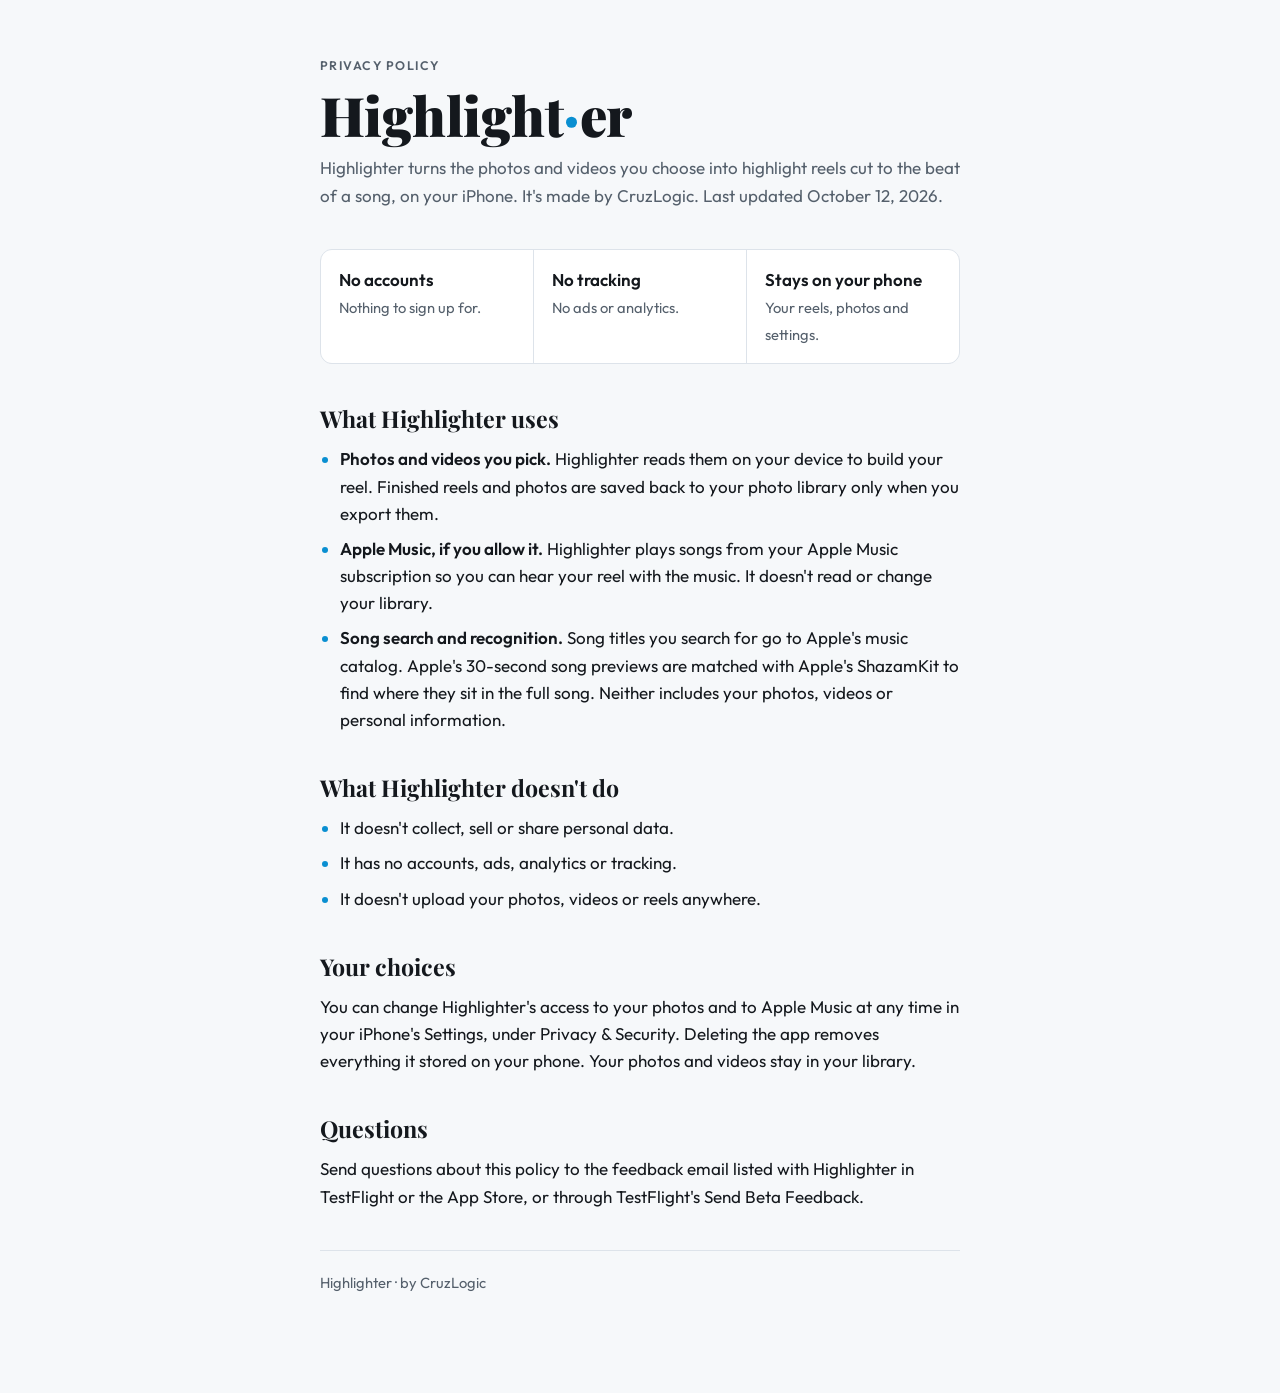
==== index.html @ 4caae024 "Highlighter privacy policy page Co-Authored-By: Claude Opus 5.5 <noreply@anthropic.com>" ====
<!doctype html>
<html lang="en">
<head>
<meta charset="utf-8">
<meta name="viewport" content="width=device-width, initial-scale=1">
<title>Highlighter</title>
<meta http-equiv="refresh" content="0; url=privacy/">
<link rel="canonical" href="privacy/">
</head>
<body>
<p><a href="privacy/">Highlighter privacy policy</a></p>
</body>
</html>
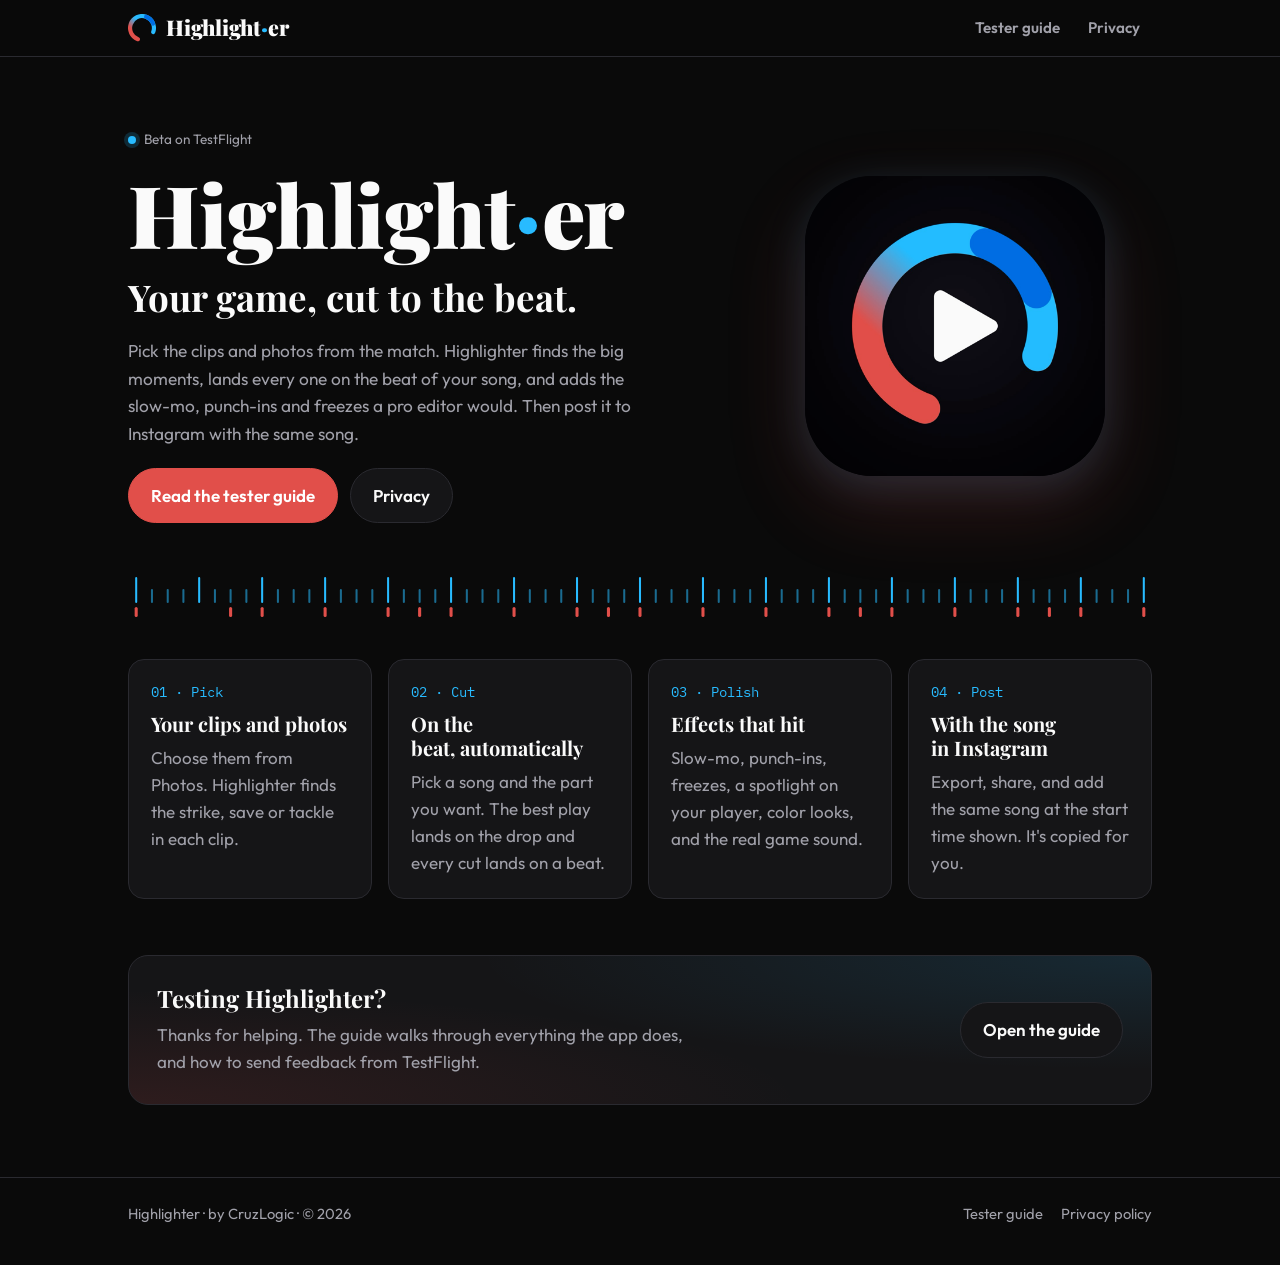
==== commit 460a0fdf: "Official site: home page, tester guide, shared look with the app Co-Authored-By: Claude Opus 5.5 <no" ====
--- a/index.html
+++ b/index.html
@@ -2,12 +2,88 @@
 <html lang="en">
 <head>
 <meta charset="utf-8">
-<meta name="viewport" content="width=device-width, initial-scale=1">
+<meta name="viewport" content="width=device-width, initial-scale=1, viewport-fit=cover">
 <title>Highlighter</title>
-<meta http-equiv="refresh" content="0; url=privacy/">
-<link rel="canonical" href="privacy/">
+<meta name="description" content="Turn your game clips and photos into a highlight reel cut to the beat, then post it to Instagram with the song.">
+<meta name="theme-color" content="#0a0a0a">
+<meta property="og:title" content="Highlighter">
+<meta property="og:description" content="Turn your game clips and photos into a highlight reel cut to the beat, then post it to Instagram with the song.">
+<meta property="og:image" content="https://bcruz22.github.io/highlighter-site/assets/icon-512.png">
+<link rel="icon" type="image/png" href="assets/favicon.png">
+<link rel="apple-touch-icon" href="assets/apple-touch-icon.png">
+<link rel="preconnect" href="https://fonts.googleapis.com">
+<link rel="preconnect" href="https://fonts.gstatic.com" crossorigin>
+<link rel="stylesheet" href="https://fonts.googleapis.com/css2?family=Playfair+Display:wght@700;900&family=Outfit:wght@400;600&family=IBM+Plex+Mono:wght@500&display=swap">
+<link rel="stylesheet" href="assets/site.css">
 </head>
 <body>
-<p><a href="privacy/">Highlighter privacy policy</a></p>
+<header class="topbar">
+  <div class="topbar-inner">
+    <a class="lockup" href="./" aria-label="Highlighter home">
+      <svg class="mark" viewBox="160 160 704 704" aria-hidden="true"><defs><linearGradient id="sweep-top" gradientUnits="userSpaceOnUse" x1="300" y1="820" x2="820" y2="260"><stop offset="0.22" stop-color="#E14F4A"/><stop offset="0.58" stop-color="#28BBFF"/></linearGradient></defs><path d="M 409.4 793.9 A 300 300 0 1 1 793.9 614.6" fill="none" stroke="url(#sweep-top)" stroke-width="104" stroke-linecap="round"/><path d="M 614.6 230.1 A 300 300 0 0 1 790.2 399.6" fill="none" stroke="#006DE2" stroke-width="104" stroke-linecap="round"/></svg>
+      <span class="wordmark">Highlight<span class="dot"></span>er</span>
+    </a>
+    <nav aria-label="Site">
+      <a href="guide/">Tester guide</a>
+      <a href="privacy/">Privacy</a>
+    </nav>
+  </div>
+</header>
+<main class="home">
+  <section class="hero" aria-labelledby="hero-title">
+    <div class="hero-copy">
+      <span class="badge">Beta on TestFlight</span>
+      <span class="wordmark" aria-hidden="true">Highlight<span class="dot"></span>er</span>
+      <h1 id="hero-title">Your game, cut to the beat.</h1>
+      <p class="lede">Pick the clips and photos from the match. Highlighter finds the big moments, lands every one on the beat of your song, and adds the slow-mo, punch-ins and freezes a pro editor would. Then post it to Instagram with the same song.</p>
+      <div class="actions">
+        <a class="button primary" href="guide/">Read the tester guide</a>
+        <a class="button" href="privacy/">Privacy</a>
+      </div>
+    </div>
+    <img class="hero-icon" src="assets/icon-512.png" alt="Highlighter app icon" width="300" height="300">
+  </section>
+  <div class="ruler" aria-hidden="true"><svg viewBox="0 0 1000 56" preserveAspectRatio="none"><rect class="tick down" x="7.0" y="14" width="2" height="26" rx="1"/><rect class="tick" x="22.4" y="26" width="2" height="14" rx="1"/><rect class="tick" x="37.8" y="26" width="2" height="14" rx="1"/><rect class="tick" x="53.1" y="26" width="2" height="14" rx="1"/><rect class="tick down" x="68.5" y="14" width="2" height="26" rx="1"/><rect class="tick" x="83.9" y="26" width="2" height="14" rx="1"/><rect class="tick" x="99.2" y="26" width="2" height="14" rx="1"/><rect class="tick" x="114.6" y="26" width="2" height="14" rx="1"/><rect class="tick down" x="130.0" y="14" width="2" height="26" rx="1"/><rect class="tick" x="145.4" y="26" width="2" height="14" rx="1"/><rect class="tick" x="160.8" y="26" width="2" height="14" rx="1"/><rect class="tick" x="176.1" y="26" width="2" height="14" rx="1"/><rect class="tick down" x="191.5" y="14" width="2" height="26" rx="1"/><rect class="tick" x="206.9" y="26" width="2" height="14" rx="1"/><rect class="tick" x="222.2" y="26" width="2" height="14" rx="1"/><rect class="tick" x="237.6" y="26" width="2" height="14" rx="1"/><rect class="tick down" x="253.0" y="14" width="2" height="26" rx="1"/><rect class="tick" x="268.4" y="26" width="2" height="14" rx="1"/><rect class="tick" x="283.8" y="26" width="2" height="14" rx="1"/><rect class="tick" x="299.1" y="26" width="2" height="14" rx="1"/><rect class="tick down" x="314.5" y="14" width="2" height="26" rx="1"/><rect class="tick" x="329.9" y="26" width="2" height="14" rx="1"/><rect class="tick" x="345.2" y="26" width="2" height="14" rx="1"/><rect class="tick" x="360.6" y="26" width="2" height="14" rx="1"/><rect class="tick down" x="376.0" y="14" width="2" height="26" rx="1"/><rect class="tick" x="391.4" y="26" width="2" height="14" rx="1"/><rect class="tick" x="406.8" y="26" width="2" height="14" rx="1"/><rect class="tick" x="422.1" y="26" width="2" height="14" rx="1"/><rect class="tick down" x="437.5" y="14" width="2" height="26" rx="1"/><rect class="tick" x="452.9" y="26" width="2" height="14" rx="1"/><rect class="tick" x="468.2" y="26" width="2" height="14" rx="1"/><rect class="tick" x="483.6" y="26" width="2" height="14" rx="1"/><rect class="tick down" x="499.0" y="14" width="2" height="26" rx="1"/><rect class="tick" x="514.4" y="26" width="2" height="14" rx="1"/><rect class="tick" x="529.8" y="26" width="2" height="14" rx="1"/><rect class="tick" x="545.1" y="26" width="2" height="14" rx="1"/><rect class="tick down" x="560.5" y="14" width="2" height="26" rx="1"/><rect class="tick" x="575.9" y="26" width="2" height="14" rx="1"/><rect class="tick" x="591.2" y="26" width="2" height="14" rx="1"/><rect class="tick" x="606.6" y="26" width="2" height="14" rx="1"/><rect class="tick down" x="622.0" y="14" width="2" height="26" rx="1"/><rect class="tick" x="637.4" y="26" width="2" height="14" rx="1"/><rect class="tick" x="652.8" y="26" width="2" height="14" rx="1"/><rect class="tick" x="668.1" y="26" width="2" height="14" rx="1"/><rect class="tick down" x="683.5" y="14" width="2" height="26" rx="1"/><rect class="tick" x="698.9" y="26" width="2" height="14" rx="1"/><rect class="tick" x="714.2" y="26" width="2" height="14" rx="1"/><rect class="tick" x="729.6" y="26" width="2" height="14" rx="1"/><rect class="tick down" x="745.0" y="14" width="2" height="26" rx="1"/><rect class="tick" x="760.4" y="26" width="2" height="14" rx="1"/><rect class="tick" x="775.8" y="26" width="2" height="14" rx="1"/><rect class="tick" x="791.1" y="26" width="2" height="14" rx="1"/><rect class="tick down" x="806.5" y="14" width="2" height="26" rx="1"/><rect class="tick" x="821.9" y="26" width="2" height="14" rx="1"/><rect class="tick" x="837.2" y="26" width="2" height="14" rx="1"/><rect class="tick" x="852.6" y="26" width="2" height="14" rx="1"/><rect class="tick down" x="868.0" y="14" width="2" height="26" rx="1"/><rect class="tick" x="883.4" y="26" width="2" height="14" rx="1"/><rect class="tick" x="898.8" y="26" width="2" height="14" rx="1"/><rect class="tick" x="914.1" y="26" width="2" height="14" rx="1"/><rect class="tick down" x="929.5" y="14" width="2" height="26" rx="1"/><rect class="tick" x="944.9" y="26" width="2" height="14" rx="1"/><rect class="tick" x="960.2" y="26" width="2" height="14" rx="1"/><rect class="tick" x="975.6" y="26" width="2" height="14" rx="1"/><rect class="tick down" x="991.0" y="14" width="2" height="26" rx="1"/><rect class="cut" x="6.5" y="44" width="3" height="10" rx="1.5"/><rect class="cut" x="98.7" y="44" width="3" height="10" rx="1.5"/><rect class="cut" x="129.5" y="44" width="3" height="10" rx="1.5"/><rect class="cut" x="191.0" y="44" width="3" height="10" rx="1.5"/><rect class="cut" x="252.5" y="44" width="3" height="10" rx="1.5"/><rect class="cut" x="283.3" y="44" width="3" height="10" rx="1.5"/><rect class="cut" x="314.0" y="44" width="3" height="10" rx="1.5"/><rect class="cut" x="375.5" y="44" width="3" height="10" rx="1.5"/><rect class="cut" x="437.0" y="44" width="3" height="10" rx="1.5"/><rect class="cut" x="467.7" y="44" width="3" height="10" rx="1.5"/><rect class="cut" x="498.5" y="44" width="3" height="10" rx="1.5"/><rect class="cut" x="560.0" y="44" width="3" height="10" rx="1.5"/><rect class="cut" x="621.5" y="44" width="3" height="10" rx="1.5"/><rect class="cut" x="683.0" y="44" width="3" height="10" rx="1.5"/><rect class="cut" x="713.7" y="44" width="3" height="10" rx="1.5"/><rect class="cut" x="744.5" y="44" width="3" height="10" rx="1.5"/><rect class="cut" x="806.0" y="44" width="3" height="10" rx="1.5"/><rect class="cut" x="867.5" y="44" width="3" height="10" rx="1.5"/><rect class="cut" x="898.3" y="44" width="3" height="10" rx="1.5"/><rect class="cut" x="929.0" y="44" width="3" height="10" rx="1.5"/><rect class="cut" x="990.5" y="44" width="3" height="10" rx="1.5"/></svg></div>
+  <div class="features">
+    <article class="feature">
+      <span class="step">01 · Pick</span>
+      <h2>Your clips and photos</h2>
+      <p>Choose them from Photos. Highlighter finds the strike, save or tackle in each clip.</p>
+    </article>
+    <article class="feature">
+      <span class="step">02 · Cut</span>
+      <h2>On the beat, automatically</h2>
+      <p>Pick a song and the part you want. The best play lands on the drop and every cut lands on a beat.</p>
+    </article>
+    <article class="feature">
+      <span class="step">03 · Polish</span>
+      <h2>Effects that hit</h2>
+      <p>Slow-mo, punch-ins, freezes, a spotlight on your player, color looks, and the real game sound.</p>
+    </article>
+    <article class="feature">
+      <span class="step">04 · Post</span>
+      <h2>With the song in Instagram</h2>
+      <p>Export, share, and add the same song at the start time shown. It's copied for you.</p>
+    </article>
+  </div>
+  <section class="band" aria-labelledby="beta-title">
+    <div class="band-inner">
+      <div style="display:flex;flex-direction:column;gap:8px;min-width:0">
+        <h2 id="beta-title">Testing Highlighter?</h2>
+        <p>Thanks for helping. The guide walks through everything the app does, and how to send feedback from TestFlight.</p>
+      </div>
+      <a class="button" href="guide/">Open the guide</a>
+    </div>
+  </section>
+</main>
+<footer class="site-footer">
+  <div class="site-footer-inner">
+    <span>Highlighter · by CruzLogic · © 2026</span>
+    <nav aria-label="Footer">
+      <a href="guide/">Tester guide</a>
+      <a href="privacy/">Privacy policy</a>
+    </nav>
+  </div>
+</footer>
 </body>
 </html>
--- a/assets/site.css
+++ b/assets/site.css
@@ -0,0 +1,320 @@
+/* Highlighter's site, in the app's own look: near-black surfaces, the coral accent for the
+   one call to action per page, CruzLogic signal blue for anything "on the beat", Playfair
+   Display for headlines, Outfit for text, IBM Plex Mono for time codes.
+   Layout: a slim top bar with the lockup, then one reading column per page. */
+:root {
+  --bg: #0a0a0a;
+  --surface: #151517;
+  --raised: #1d1d21;
+  --fg: #fafafa;
+  --muted: #a1a1aa;
+  --rule: #2a2a30;
+  --accent: #e14f4a;
+  --signal: #28bbff;
+  --signal-deep: #006de2;
+  --display: "Playfair Display", Georgia, "Times New Roman", serif;
+  --body: "Outfit", -apple-system, BlinkMacSystemFont, "Segoe UI", sans-serif;
+  --mono: "IBM Plex Mono", ui-monospace, "SF Mono", Menlo, monospace;
+  color-scheme: dark;
+}
+
+html { -webkit-text-size-adjust: 100%; scroll-behavior: smooth; }
+@media (prefers-reduced-motion: reduce) { html { scroll-behavior: auto; } }
+
+body {
+  margin: 0;
+  background: var(--bg);
+  color: var(--fg);
+  font-family: var(--body);
+  font-size: 17px;
+  line-height: 1.6;
+}
+
+a { color: var(--signal); }
+a:focus-visible, button:focus-visible { outline: 2px solid var(--signal); outline-offset: 3px; border-radius: 6px; }
+b { font-weight: 600; }
+p, ul, ol, dl { margin: 0; }
+
+/* ---------- Top bar ---------- */
+.topbar {
+  position: sticky;
+  top: env(safe-area-inset-top, 0px);
+  z-index: 10;
+  background: rgba(10, 10, 10, 0.86);
+  backdrop-filter: saturate(140%) blur(12px);
+  -webkit-backdrop-filter: saturate(140%) blur(12px);
+  border-bottom: 1px solid var(--rule);
+}
+.topbar-inner {
+  max-width: 64rem;
+  margin: 0 auto;
+  padding: 10px 16px;
+  display: flex;
+  align-items: center;
+  justify-content: space-between;
+  gap: 16px;
+  flex-wrap: wrap;
+}
+.lockup {
+  display: inline-flex;
+  align-items: center;
+  gap: 10px;
+  color: var(--fg);
+  text-decoration: none;
+}
+.lockup .mark { width: 28px; height: 28px; flex: none; }
+.topbar nav { display: flex; gap: 4px; flex-wrap: wrap; }
+.topbar nav a {
+  color: var(--muted);
+  text-decoration: none;
+  font-weight: 600;
+  font-size: 0.95rem;
+  padding: 6px 12px;
+  border-radius: 999px;
+}
+.topbar nav a:hover { color: var(--fg); }
+.topbar nav a[aria-current="page"] { color: var(--fg); background: var(--surface); }
+
+/* ---------- The wordmark: Highlight · er with the signal-blue beat dot ---------- */
+.wordmark {
+  font-family: var(--display);
+  font-weight: 900;
+  line-height: 1;
+  letter-spacing: -0.01em;
+  display: inline-flex;
+  align-items: baseline;
+  gap: 0.06em;
+  margin: 0;
+  color: var(--fg);
+}
+.wordmark .dot {
+  display: inline-block;
+  width: 0.2em;
+  height: 0.2em;
+  border-radius: 50%;
+  background: var(--signal);
+  transform: translateY(-0.17em);
+}
+.lockup .wordmark { font-size: 1.35rem; }
+
+/* ---------- Page column ---------- */
+main {
+  max-width: 40rem;
+  margin: 0 auto;
+  padding: 48px 16px 72px;
+  display: flex;
+  flex-direction: column;
+  gap: 48px;
+}
+.page-head { display: flex; flex-direction: column; gap: 12px; }
+.eyebrow {
+  font-size: 0.78rem;
+  text-transform: uppercase;
+  letter-spacing: 0.14em;
+  color: var(--signal);
+  font-weight: 600;
+}
+h1, h2 {
+  font-family: var(--display);
+  font-weight: 700;
+  margin: 0;
+  text-wrap: balance;
+}
+h1 { font-size: clamp(2.2rem, 7vw, 3rem); line-height: 1.08; font-weight: 900; }
+h2 { font-size: 1.6rem; line-height: 1.2; }
+.lede { color: var(--muted); font-size: 1.08rem; }
+
+section { display: flex; flex-direction: column; gap: 14px; scroll-margin-top: 72px; }
+ul, ol.steps { padding-left: 1.3em; display: flex; flex-direction: column; gap: 8px; }
+li::marker { color: var(--signal); font-weight: 600; }
+.ui { font-weight: 600; color: var(--fg); white-space: nowrap; }
+.time { font-family: var(--mono); font-weight: 500; color: var(--signal); }
+.tip {
+  border-left: 3px solid var(--signal);
+  padding: 4px 0 4px 14px;
+  color: var(--muted);
+}
+
+/* A grid of joined cells: the jump list, the at-a-glance strip. */
+.cells {
+  margin: 0;
+  padding: 0;
+  list-style: none;
+  display: grid;
+  grid-template-columns: repeat(auto-fit, minmax(11rem, 1fr));
+  gap: 1px;
+  background: var(--rule);
+  border: 1px solid var(--rule);
+  border-radius: 14px;
+  overflow: hidden;
+}
+.cells > * { background: var(--surface); padding: 14px 16px; min-width: 0; }
+.cells strong { display: block; font-weight: 600; }
+.cells span { color: var(--muted); font-size: 0.92rem; }
+.jump { counter-reset: step; }
+.jump > li { padding: 0; counter-increment: step; }
+.jump a {
+  display: flex;
+  gap: 10px;
+  padding: 12px 16px;
+  color: var(--fg);
+  text-decoration: none;
+  font-weight: 600;
+}
+.jump a::before { content: counter(step); color: var(--signal); font-family: var(--mono); min-width: 1ch; }
+.jump a:hover { color: var(--signal); }
+
+/* Tool lists: a name and what it does. */
+dl.tools {
+  display: grid;
+  grid-template-columns: minmax(6.5rem, max-content) 1fr;
+  gap: 12px 18px;
+  background: var(--surface);
+  border: 1px solid var(--rule);
+  border-radius: 14px;
+  padding: 18px;
+}
+dl.tools dt { font-weight: 600; }
+dl.tools dd { margin: 0; color: var(--muted); min-width: 0; }
+@media (max-width: 30rem) {
+  dl.tools { grid-template-columns: 1fr; gap: 2px; }
+  dl.tools dd { margin-bottom: 12px; }
+}
+
+/* Buttons: one coral call to action per page; quiet ones beside it. */
+.button {
+  display: inline-flex;
+  align-items: center;
+  justify-content: center;
+  gap: 8px;
+  padding: 13px 22px;
+  border-radius: 999px;
+  font-weight: 600;
+  text-decoration: none;
+  border: 1px solid var(--rule);
+  color: var(--fg);
+  background: var(--surface);
+}
+.button.primary { background: var(--accent); border-color: var(--accent); color: #fff; }
+.button:hover { filter: brightness(1.08); }
+
+/* ---------- Footer ---------- */
+.site-footer {
+  border-top: 1px solid var(--rule);
+}
+.site-footer-inner {
+  max-width: 64rem;
+  margin: 0 auto;
+  padding: 24px 16px 40px;
+  display: flex;
+  flex-wrap: wrap;
+  justify-content: space-between;
+  gap: 12px;
+  color: var(--muted);
+  font-size: 0.92rem;
+}
+.site-footer nav { display: flex; gap: 18px; flex-wrap: wrap; }
+.site-footer a { color: var(--muted); text-decoration: none; }
+.site-footer a:hover { color: var(--fg); }
+
+/* ---------- Home ---------- */
+.hero {
+  max-width: 64rem;
+  margin: 0 auto;
+  padding: 72px 16px 40px;
+  display: grid;
+  grid-template-columns: minmax(0, 1.2fr) minmax(0, 0.8fr);
+  align-items: center;
+  gap: 40px;
+}
+.hero-copy { display: flex; flex-direction: column; gap: 20px; min-width: 0; }
+.hero .wordmark { font-size: clamp(3rem, 10vw, 5.4rem); }
+.hero h1 { font-size: clamp(1.6rem, 4.4vw, 2.3rem); font-weight: 700; color: var(--fg); }
+.hero .lede { max-width: 32rem; }
+.actions { display: flex; flex-wrap: wrap; gap: 12px; align-items: center; }
+.badge {
+  display: inline-flex;
+  align-items: center;
+  gap: 8px;
+  font-size: 0.85rem;
+  color: var(--muted);
+}
+.badge::before {
+  content: "";
+  width: 8px;
+  height: 8px;
+  border-radius: 50%;
+  background: var(--signal);
+  box-shadow: 0 0 0 4px rgba(40, 187, 255, 0.18);
+}
+.hero-icon {
+  justify-self: center;
+  width: min(100%, 300px);
+  height: auto;
+  aspect-ratio: 1;
+  border-radius: 22.5%;
+  box-shadow: 0 30px 80px rgba(225, 79, 74, 0.18), 0 10px 40px rgba(40, 187, 255, 0.16);
+}
+@media (max-width: 46rem) {
+  .hero { grid-template-columns: 1fr; padding-top: 48px; gap: 28px; }
+  .hero-icon { order: -1; width: 132px; justify-self: start; }
+}
+
+/* The beat ruler: the editor's beat ticks, downbeats taller, with cuts landing on them. */
+.ruler {
+  max-width: 64rem;
+  margin: 0 auto;
+  padding: 0 16px;
+}
+.ruler svg { display: block; width: 100%; height: 56px; }
+.ruler .tick { fill: var(--signal); opacity: 0.55; }
+.ruler .tick.down { opacity: 1; }
+.ruler .cut { fill: var(--accent); }
+.ruler .label { fill: var(--muted); font-family: var(--mono); font-size: 11px; }
+
+.features {
+  max-width: 64rem;
+  margin: 0 auto;
+  padding: 40px 16px 24px;
+  display: grid;
+  grid-template-columns: repeat(auto-fit, minmax(14rem, 1fr));
+  gap: 16px;
+}
+.feature {
+  background: var(--surface);
+  border: 1px solid var(--rule);
+  border-radius: 16px;
+  padding: 22px;
+  display: flex;
+  flex-direction: column;
+  gap: 8px;
+  min-width: 0;
+}
+.feature .step { font-family: var(--mono); color: var(--signal); font-size: 0.85rem; }
+.feature h2 { font-size: 1.25rem; }
+.feature p { color: var(--muted); }
+
+.band {
+  max-width: 64rem;
+  margin: 0 auto;
+  padding: 32px 16px 72px;
+}
+.band-inner {
+  border: 1px solid var(--rule);
+  border-radius: 20px;
+  padding: 28px;
+  display: flex;
+  flex-wrap: wrap;
+  align-items: center;
+  justify-content: space-between;
+  gap: 20px;
+  background:
+    radial-gradient(120% 140% at 0% 100%, rgba(225, 79, 74, 0.12), transparent 55%),
+    radial-gradient(120% 140% at 100% 0%, rgba(40, 187, 255, 0.12), transparent 55%),
+    var(--surface);
+}
+.band h2 { font-size: 1.5rem; }
+.band p { color: var(--muted); max-width: 34rem; }
+
+/* The home page stacks full-width bands instead of the reading column. */
+main.home { display: block; max-width: none; padding: 0; }
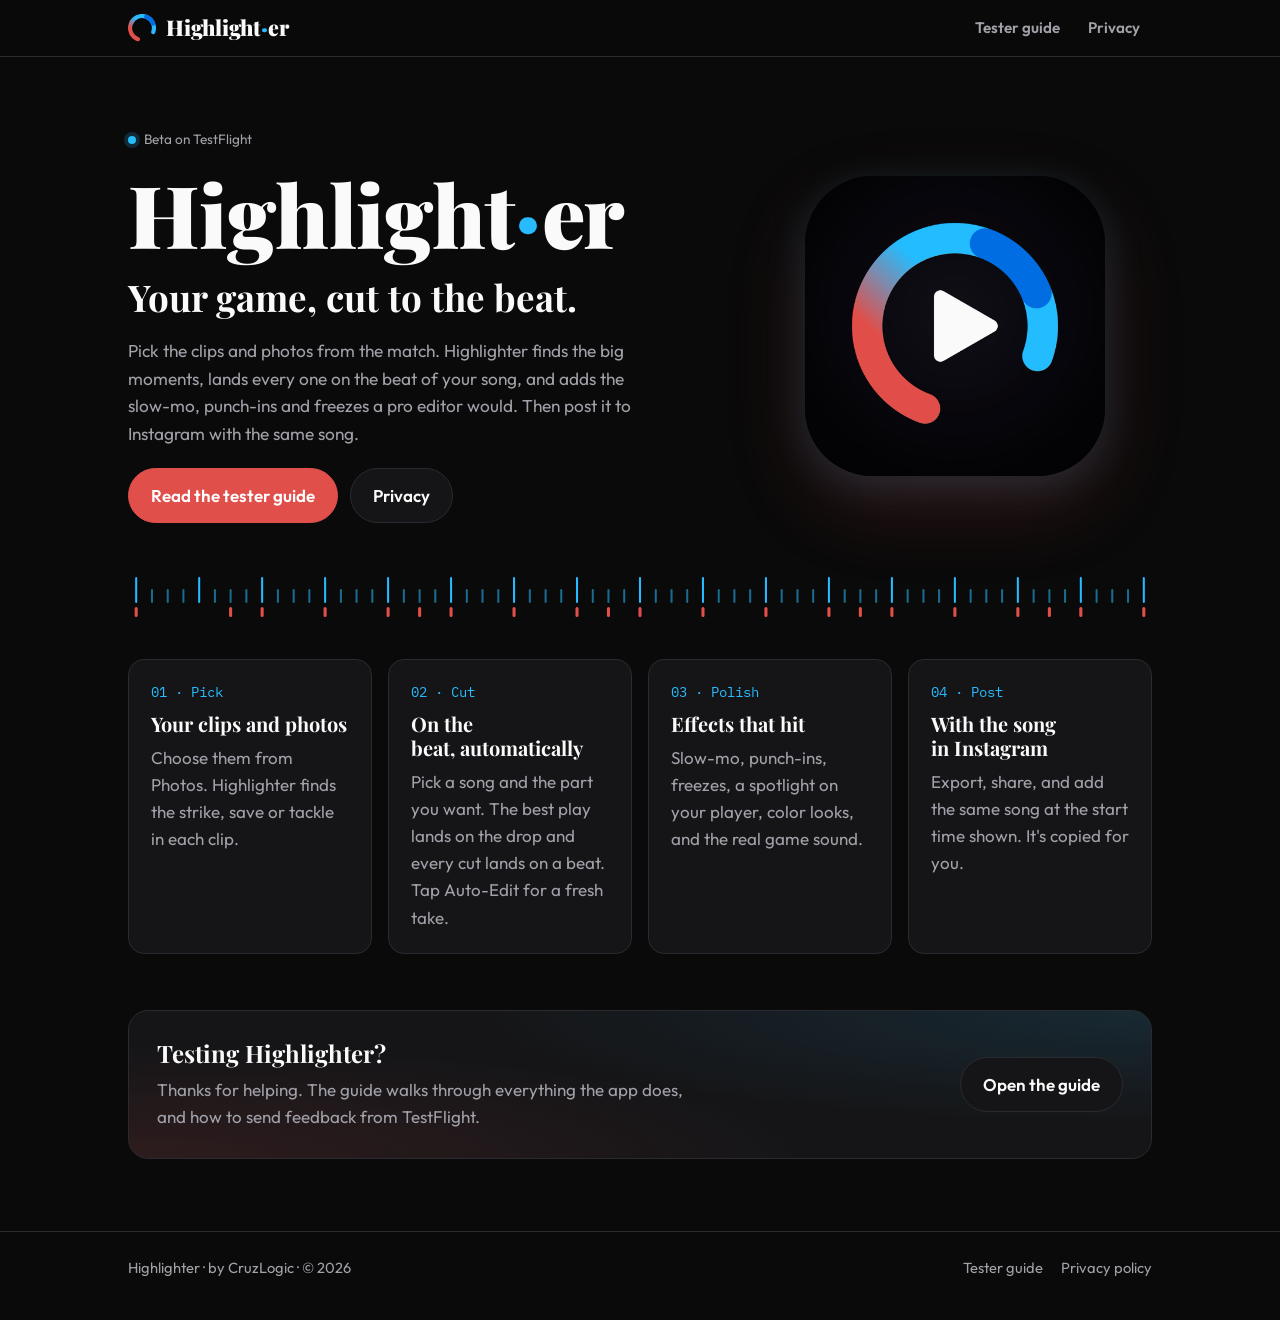
==== commit d77dc7e4: "Guide, home and privacy for the 0.9.0 update Guide: Auto-Edit now gives a new take each tap; the cli" ====
--- a/index.html
+++ b/index.html
@@ -53,7 +53,7 @@
     <article class="feature">
       <span class="step">02 · Cut</span>
       <h2>On the beat, automatically</h2>
-      <p>Pick a song and the part you want. The best play lands on the drop and every cut lands on a beat.</p>
+      <p>Pick a song and the part you want. The best play lands on the drop and every cut lands on a beat. Tap Auto-Edit for a fresh take.</p>
     </article>
     <article class="feature">
       <span class="step">03 · Polish</span>
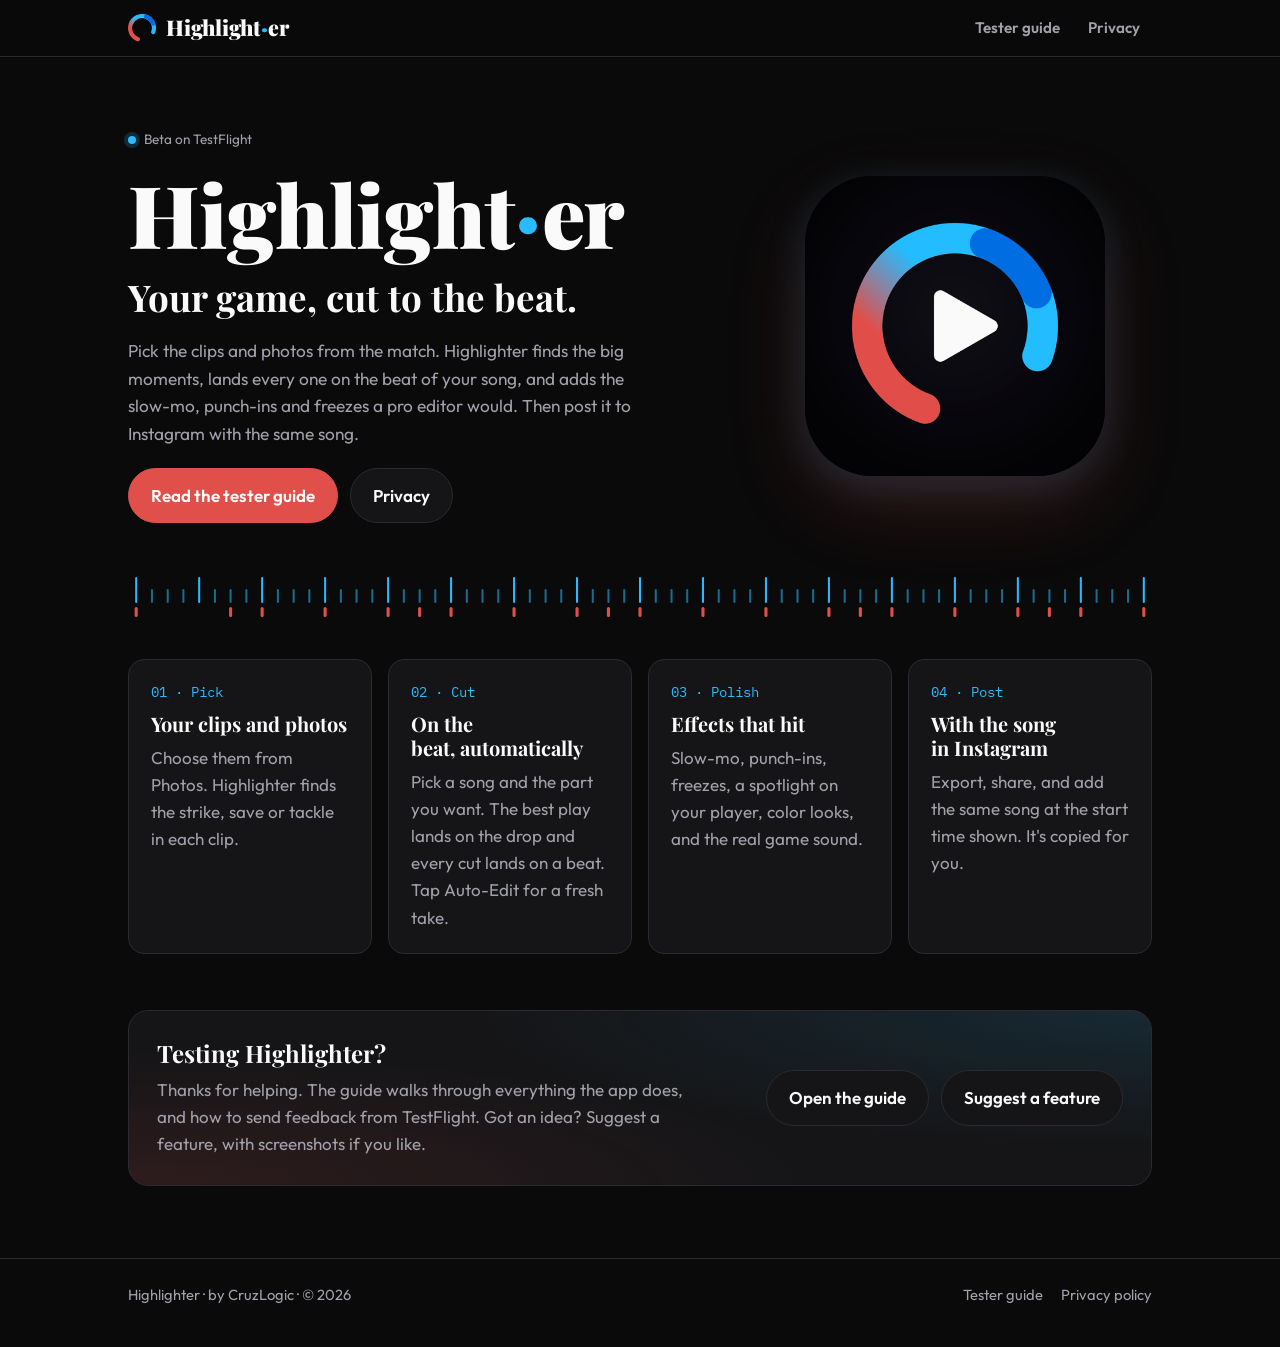
==== commit d30a860a: "Add the Suggest a feature form to the guide and home page Links the tester feature-request form (Tal" ====
--- a/index.html
+++ b/index.html
@@ -70,9 +70,12 @@
     <div class="band-inner">
       <div style="display:flex;flex-direction:column;gap:8px;min-width:0">
         <h2 id="beta-title">Testing Highlighter?</h2>
-        <p>Thanks for helping. The guide walks through everything the app does, and how to send feedback from TestFlight.</p>
+        <p>Thanks for helping. The guide walks through everything the app does, and how to send feedback from TestFlight. Got an idea? Suggest a feature, with screenshots if you like.</p>
       </div>
-      <a class="button" href="guide/">Open the guide</a>
+      <div class="actions">
+        <a class="button" href="guide/">Open the guide</a>
+        <a class="button" href="https://tally.so/r/aQbLP9">Suggest a feature</a>
+      </div>
     </div>
   </section>
 </main>
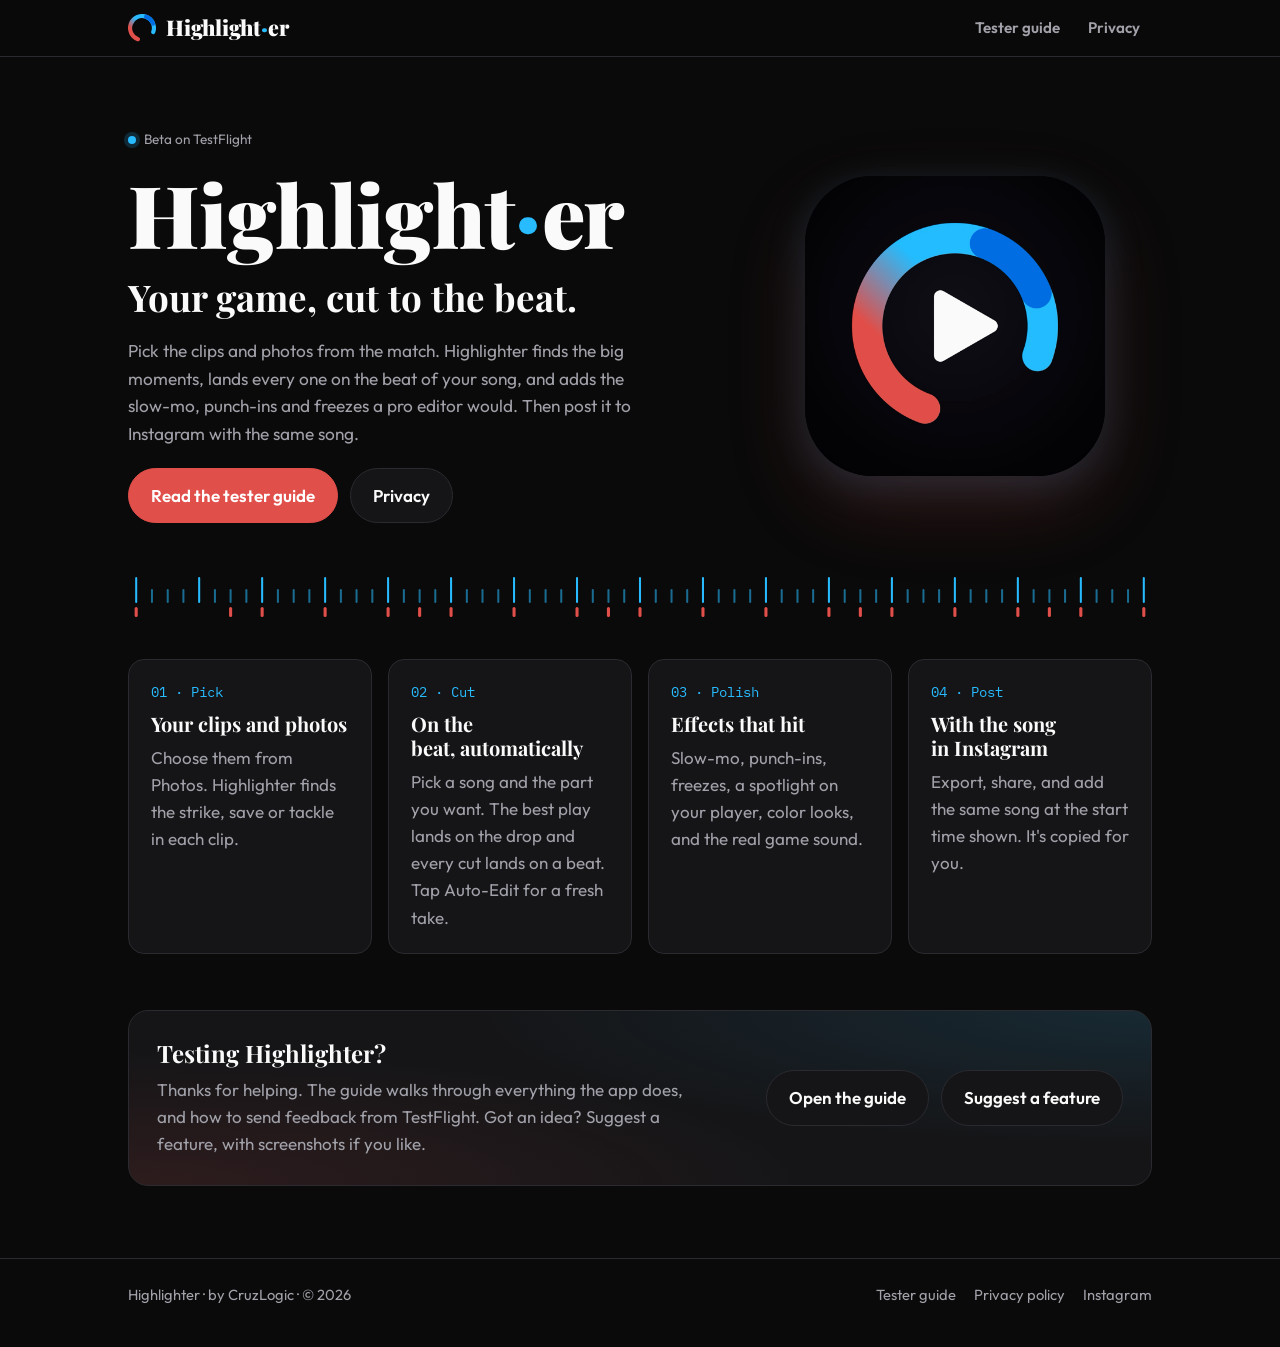
==== commit a42bb2c7: "Footer: link to Instagram (@HighlighterByCruzLogic) Co-Authored-By: Claude Opus 5.5 <noreply@anthrop" ====
--- a/index.html
+++ b/index.html
@@ -85,6 +85,7 @@
     <nav aria-label="Footer">
       <a href="guide/">Tester guide</a>
       <a href="privacy/">Privacy policy</a>
+      <a href="https://www.instagram.com/highlighterbycruzlogic/" rel="noopener">Instagram</a>
     </nav>
   </div>
 </footer>
